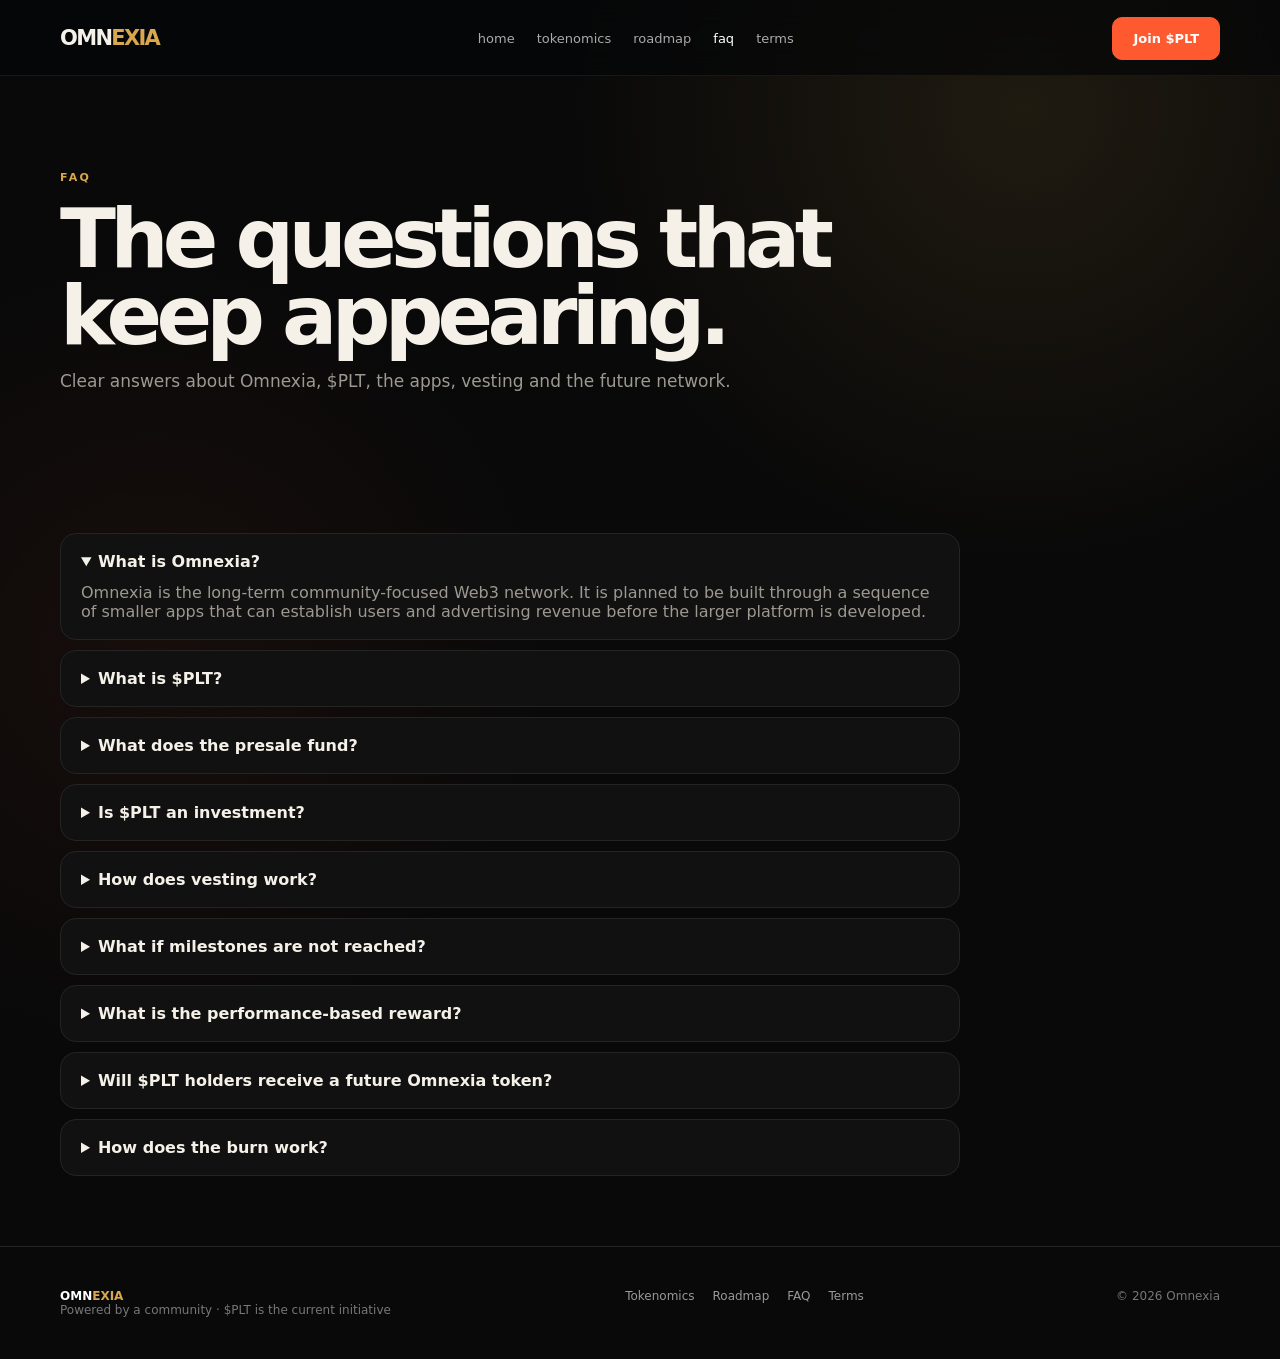
==== faq.html @ 89035be7 "Add files via upload" ====
<!doctype html><html lang="en"><head><meta charset="utf-8"><meta name="viewport" content="width=device-width,initial-scale=1"><title>FAQ | Omnexia</title><meta name="description" content="Omnexia and Practice Launch Token ($PLT)"><link rel="stylesheet" href="style.css"></head><body><header><div class="site-nav"><a class="nav-brand" href="index.html">OMN<span>EXIA</span></a><nav><a class="" href="index.html">home</a><a class="" href="tokenomics.html">tokenomics</a><a class="" href="roadmap.html">roadmap</a><a class="active" href="faq.html">faq</a><a class="" href="terms.html">terms</a></nav><a class="btn cta" href="index.html#presale">Join $PLT</a><button class="nav-menu" aria-label="Open menu">☰</button></div></header><main><section class="page page-hero"><div class="eyebrow">FAQ</div><h1>The questions that keep appearing.</h1><p>Clear answers about Omnexia, $PLT, the apps, vesting and the future network.</p></section><section class="page section"><div class="faq"><details open><summary>What is Omnexia?</summary><p>Omnexia is the long-term community-focused Web3 network. It is planned to be built through a sequence of smaller apps that can establish users and advertising revenue before the larger platform is developed.</p></details><details><summary>What is $PLT?</summary><p>$PLT, Practice Launch Token, is the token behind the first initiative under the Omnexia umbrella. It is not currently the Omnexia platform token.</p></details><details><summary>What does the presale fund?</summary><p>Presale funds are intended to build and launch Ol' Crusty, the first crab-themed farming app, while helping kickstart the remaining five planned apps.</p></details><details><summary>Is $PLT an investment?</summary><p>The project is presented as a utility and access offering, not a promise of financial returns. Nothing on the website guarantees profit, appreciation, income or repayment.</p></details><details><summary>How does vesting work?</summary><p>Current configuration: 0% initial release, then 10% every 30 days for 10 cycles.</p></details><details><summary>What if milestones are not reached?</summary><p>Milestones can change, be delayed or not be reached. The project does not promise that a particular app, revenue target or platform launch will occur by a specific date.</p></details><details><summary>What is the performance-based reward?</summary><p>If the six apps collectively achieve certain revenue milestones, presale contributors may receive an additional reward at the project's discretion. It is not fixed or guaranteed.</p></details><details><summary>Will $PLT holders receive a future Omnexia token?</summary><p>If Omnexia eventually launches its own token, $PLT presale contributors are intended to receive priority access to a bonus allocation ahead of the general public. Exact terms are not fixed yet.</p></details><details><summary>How does the burn work?</summary><p>A portion of app advertising revenue is intended to purchase $PLT from the open market and permanently burn those tokens.</p></details></div></section></main><footer class="footer"><div class="footer-in"><div><b style="color:#fff">OMN<span style="color:var(--gold)">EXIA</span></b><br><span>Powered by a community · $PLT is the current initiative</span></div><div><a href="tokenomics.html">Tokenomics</a><a href="roadmap.html">Roadmap</a><a href="faq.html">FAQ</a><a href="terms.html">Terms</a></div><div>© 2026 Omnexia</div></div></footer><script src="script.js"></script></body></html>
---- style.css ----
:root{--bg:#050608;--panel:#0c0f14;--line:#20252d;--text:#f5f7fa;--muted:#8e98a7;--gold:#e7b84b;--cyan:#8ed9ff}
*{box-sizing:border-box}html{scroll-behavior:smooth}body{margin:0;background:var(--bg);color:var(--text);font-family:Inter,ui-sans-serif,system-ui,-apple-system,Segoe UI,sans-serif;overflow-x:hidden}
a{text-decoration:none;color:inherit}.wrap{width:min(1160px,92%);margin:auto}
#particles{position:fixed;inset:0;pointer-events:none;z-index:-1}
header{height:76px;display:flex;align-items:center;justify-content:space-between;border-bottom:1px solid #15191f;background:rgba(5,6,8,.7);backdrop-filter:blur(14px);position:sticky;top:0;z-index:20}
.logo{font-size:24px;font-weight:900;letter-spacing:-.08em}.logo b{color:var(--gold)}
nav{display:flex;gap:22px;color:#aeb6c2;font-size:13px}nav a:hover{color:#fff}.wallet{border:1px solid #3c424c;border-radius:999px;padding:10px 16px;font-size:12px}
.hero{min-height:650px;display:grid;grid-template-columns:1fr 1fr;align-items:center;gap:40px;position:relative}
.eyebrow{font-size:11px;letter-spacing:.3em;color:var(--gold);font-weight:800}.hero h1{font-size:clamp(48px,7vw,86px);line-height:.92;letter-spacing:-.07em;margin:18px 0}.hero h1 span{color:var(--gold)}.hero p{color:var(--muted);max-width:520px;font-size:17px}.actions{display:flex;gap:12px;margin:28px 0;flex-wrap:wrap}.btn{padding:13px 20px;border-radius:10px;border:1px solid #303640;background:#0e1116;font-weight:750;font-size:13px}.btn.primary{background:var(--gold);color:#090a0c;border-color:var(--gold)}.contract{font:12px ui-monospace,SFMono-Regular,monospace;color:#89929f;background:#0b0d11;border:1px solid #1e232b;padding:12px 14px;border-radius:10px;max-width:550px;overflow:hidden;text-overflow:ellipsis}
.coin-stage{height:520px;display:grid;place-items:center;position:relative}.coin{width:310px;height:310px;border-radius:50%;background:radial-gradient(circle at 35% 30%,#333944,#0a0c10 55%,#030405);border:8px solid #a87820;box-shadow:0 0 40px #d7a72c33,0 0 120px #d7a72c1c,inset 0 0 40px #000;display:grid;place-items:center;transform:rotate(-10deg);animation:float 5s ease-in-out infinite}.coin:before{content:"";position:absolute;width:340px;height:340px;border-radius:50%;border:1px solid #e7b84b55}.coin:after{content:"";position:absolute;width:390px;height:120px;border:1px solid #e7b84b88;border-radius:50%;transform:rotate(-22deg);box-shadow:0 0 20px #e7b84b33}.coin strong{font-size:88px;letter-spacing:-.08em;color:#e7b84b;text-shadow:0 3px 0 #5c4214,0 0 25px #e7b84b66}.orb{position:absolute;border-radius:50%;background:#fff;box-shadow:0 0 15px #fff;animation:drift 7s ease-in-out infinite}.o1{width:5px;height:5px;top:15%;left:12%}.o2{width:8px;height:8px;right:10%;top:22%;animation-delay:1s}.o3{width:4px;height:4px;left:8%;bottom:17%;animation-delay:2s}.o4{width:6px;height:6px;right:18%;bottom:14%;animation-delay:3s}
.ticker{border-top:1px solid #8d6d2d55;border-bottom:1px solid #8d6d2d55;overflow:hidden;white-space:nowrap;color:#aaa;font-size:10px;letter-spacing:.22em;padding:11px 0}.ticker span{display:inline-block;animation:scroll 24s linear infinite}.ticker b{color:var(--gold);margin:0 30px}
section{padding:86px 0}.head{margin-bottom:28px}.head small{color:var(--gold);letter-spacing:.22em;text-transform:uppercase}.head h2{font-size:40px;letter-spacing:-.05em;margin:8px 0}.head p{color:var(--muted);max-width:650px}
.grid{display:grid;gap:16px}.stats{grid-template-columns:repeat(4,1fr)}.card{background:linear-gradient(145deg,#0d1015,#090b0f);border:1px solid var(--line);border-radius:18px;padding:24px}.stat small{color:var(--muted)}.stat strong{display:block;font-size:27px;margin:5px 0}.gold{color:var(--gold)}
.presale{grid-template-columns:1.05fr .95fr}.progress{height:12px;border-radius:99px;background:#22262e;overflow:hidden;margin:22px 0 8px}.progress i{display:block;width:0%;height:100%;background:linear-gradient(90deg,var(--gold),#fff0a6);transition:width .7s}.video{min-height:330px;border-radius:18px;overflow:hidden;border:1px solid var(--line);position:relative;background:radial-gradient(circle at 60% 40%,#17263b,#090c11 55%)}.planet{width:210px;height:210px;border-radius:50%;background:radial-gradient(circle at 35% 30%,#a9d7ff,#20344c 45%,#06080c 70%);box-shadow:0 0 70px #66b7ff22;position:absolute;left:50%;top:50%;transform:translate(-50%,-50%);animation:float 6s ease-in-out infinite}.play{position:absolute;left:50%;top:50%;transform:translate(-50%,-50%);width:64px;height:64px;border-radius:50%;border:1px solid #fff8;background:#0008;color:white;font-size:22px;display:grid;place-items:center}
.cols{grid-template-columns:1.2fr .8fr}.donut{width:220px;height:220px;border-radius:50%;background:conic-gradient(var(--gold) 0 60%,#778492 60% 80%,#3d4651 80% 90%,#252b33 90%);display:grid;place-items:center;margin:auto}.donut:after{content:"1B\A PLT";white-space:pre;text-align:center;width:120px;height:120px;border-radius:50%;background:#090b0e;display:grid;place-items:center;font-weight:800;font-size:20px}.alloc{display:grid;grid-template-columns:130px 1fr 50px;align-items:center;gap:10px;margin:16px 0}.bar{height:8px;background:#232831;border-radius:99px;overflow:hidden}.bar i{display:block;height:100%;background:var(--gold)}
.timeline{display:grid;grid-template-columns:repeat(4,1fr);gap:0}.phase{border-top:1px solid #555f6d;padding:20px 16px 0;position:relative}.phase:before{content:"";width:13px;height:13px;border-radius:50%;background:var(--gold);position:absolute;top:-7px;left:0;box-shadow:0 0 16px #e7b84b88}.phase h3{margin:5px 0}.phase p,.phase li{color:var(--muted);font-size:13px}.steps{grid-template-columns:repeat(4,1fr)}.num{color:#0b0b0b;background:var(--gold);width:35px;height:35px;border-radius:50%;display:grid;place-items:center;font-weight:900}.step h3{margin-bottom:5px}.step p{color:var(--muted);font-size:13px}
footer{border-top:1px solid var(--line);padding:40px 0;color:var(--muted);font-size:12px;display:flex;justify-content:space-between;gap:20px;flex-wrap:wrap}
@keyframes float{0%,100%{transform:translateY(0) rotate(-10deg)}50%{transform:translateY(-18px) rotate(-6deg)}}@keyframes drift{0%,100%{transform:translate(0)}50%{transform:translate(14px,-20px)}}@keyframes scroll{to{transform:translateX(-50%)}}
@media(max-width:800px){nav{display:none}.hero{grid-template-columns:1fr;min-height:auto;padding:75px 0}.coin-stage{height:420px}.stats,.presale,.cols,.timeline,.steps{grid-template-columns:1fr 1fr}}@media(max-width:520px){.stats,.presale,.cols,.timeline,.steps{grid-template-columns:1fr}.coin{width:240px;height:240px}.coin strong{font-size:65px}.coin:before{width:265px;height:265px}.coin:after{width:310px}.hero h1{font-size:54px}}
@media(prefers-reduced-motion:reduce){*,*:before,*:after{animation:none!important;scroll-behavior:auto!important}}

:root{--bg:#090909;--panel:#121212;--line:#242424;--text:#f5f1e9;--muted:#9d9991;--gold:#d9a84e;--plt:#ff5a2f;--plt2:#ff8a62}
body{background:radial-gradient(circle at 80% 8%,rgba(217,168,78,.11),transparent 28%),radial-gradient(circle at 12% 48%,rgba(255,90,47,.06),transparent 30%),#090909;font-family:Inter,ui-sans-serif,system-ui,-apple-system,Segoe UI,sans-serif}
header{position:sticky;top:0;z-index:30}.site-nav{display:flex;align-items:center;justify-content:space-between;gap:20px;width:min(1160px,92%);margin:auto;height:76px}.site-nav nav{display:flex;gap:22px}.site-nav nav a{color:#aaa;font-size:13px}.site-nav nav a:hover,.site-nav nav a.active{color:#fff}.nav-brand{font-weight:900;letter-spacing:-.08em;font-size:21px}.nav-brand span{color:var(--gold)}.nav-menu{display:none;background:none;border:0;color:#fff;font-size:24px}.page{width:min(1160px,92%);margin:auto}.page-hero{padding:95px 0 55px}.page-hero .eyebrow{color:var(--gold);font-size:11px;letter-spacing:.22em;font-weight:800}.page-hero h1{font-size:clamp(48px,7vw,82px);line-height:.94;letter-spacing:-.07em;max-width:900px;margin:16px 0}.page-hero p{max-width:700px;color:var(--muted);font-size:17px}.section{padding:70px 0}.section h2{font-size:40px;letter-spacing:-.05em;margin:8px 0}.kicker{color:var(--gold);font-size:11px;letter-spacing:.2em;text-transform:uppercase;font-weight:800}.card{background:linear-gradient(145deg,#111,#0b0b0b);border:1px solid var(--line);border-radius:20px;padding:26px}.grid2{display:grid;grid-template-columns:1fr 1fr;gap:16px}.grid4{display:grid;grid-template-columns:repeat(4,1fr);gap:14px}.stat strong{display:block;font-size:29px;margin:6px 0}.stat small,.muted{color:var(--muted)}.pill{display:inline-block;padding:7px 10px;border:1px solid var(--line);border-radius:99px;color:#bbb;font-size:11px}.plt{color:var(--plt2)}.gold{color:var(--gold)}.cta{background:var(--plt);color:#fff;border-color:var(--plt)}.cta:hover{box-shadow:0 0 30px rgba(255,90,47,.2)}.timeline2{display:grid;gap:14px}.phase2{display:grid;grid-template-columns:60px 1fr;gap:16px}.phase-num{width:50px;height:50px;border-radius:50%;display:grid;place-items:center;background:#161616;border:1px solid rgba(217,168,78,.35);color:var(--gold);font-weight:800}.phase2 h3{margin:0}.phase2 p{color:var(--muted);margin:7px 0 0}.faq{display:grid;gap:10px;max-width:900px}.faq details{border:1px solid var(--line);background:#111;border-radius:16px;padding:18px 20px}.faq summary{cursor:pointer;font-weight:700}.faq p{color:var(--muted);margin:12px 0 0}.terms{max-width:900px}.terms h3{margin:0 0 9px}.terms p,.terms li{color:var(--muted)}.terms ul{padding-left:20px}.footer{border-top:1px solid var(--line);padding:42px 0;color:#777;font-size:12px}.footer-in{width:min(1160px,92%);margin:auto;display:flex;justify-content:space-between;gap:25px;flex-wrap:wrap}.footer a{color:#999;margin-right:18px}.mobile-open nav{display:flex!important}
@media(max-width:800px){.site-nav nav{display:none;position:absolute;left:4%;right:4%;top:68px;background:#101010;border:1px solid var(--line);border-radius:16px;padding:12px;flex-direction:column}.nav-menu{display:block}.grid4,.grid2{grid-template-columns:1fr 1fr}.page-hero{padding-top:70px}}
@media(max-width:520px){.grid4,.grid2{grid-template-columns:1fr}.page-hero h1{font-size:53px}}
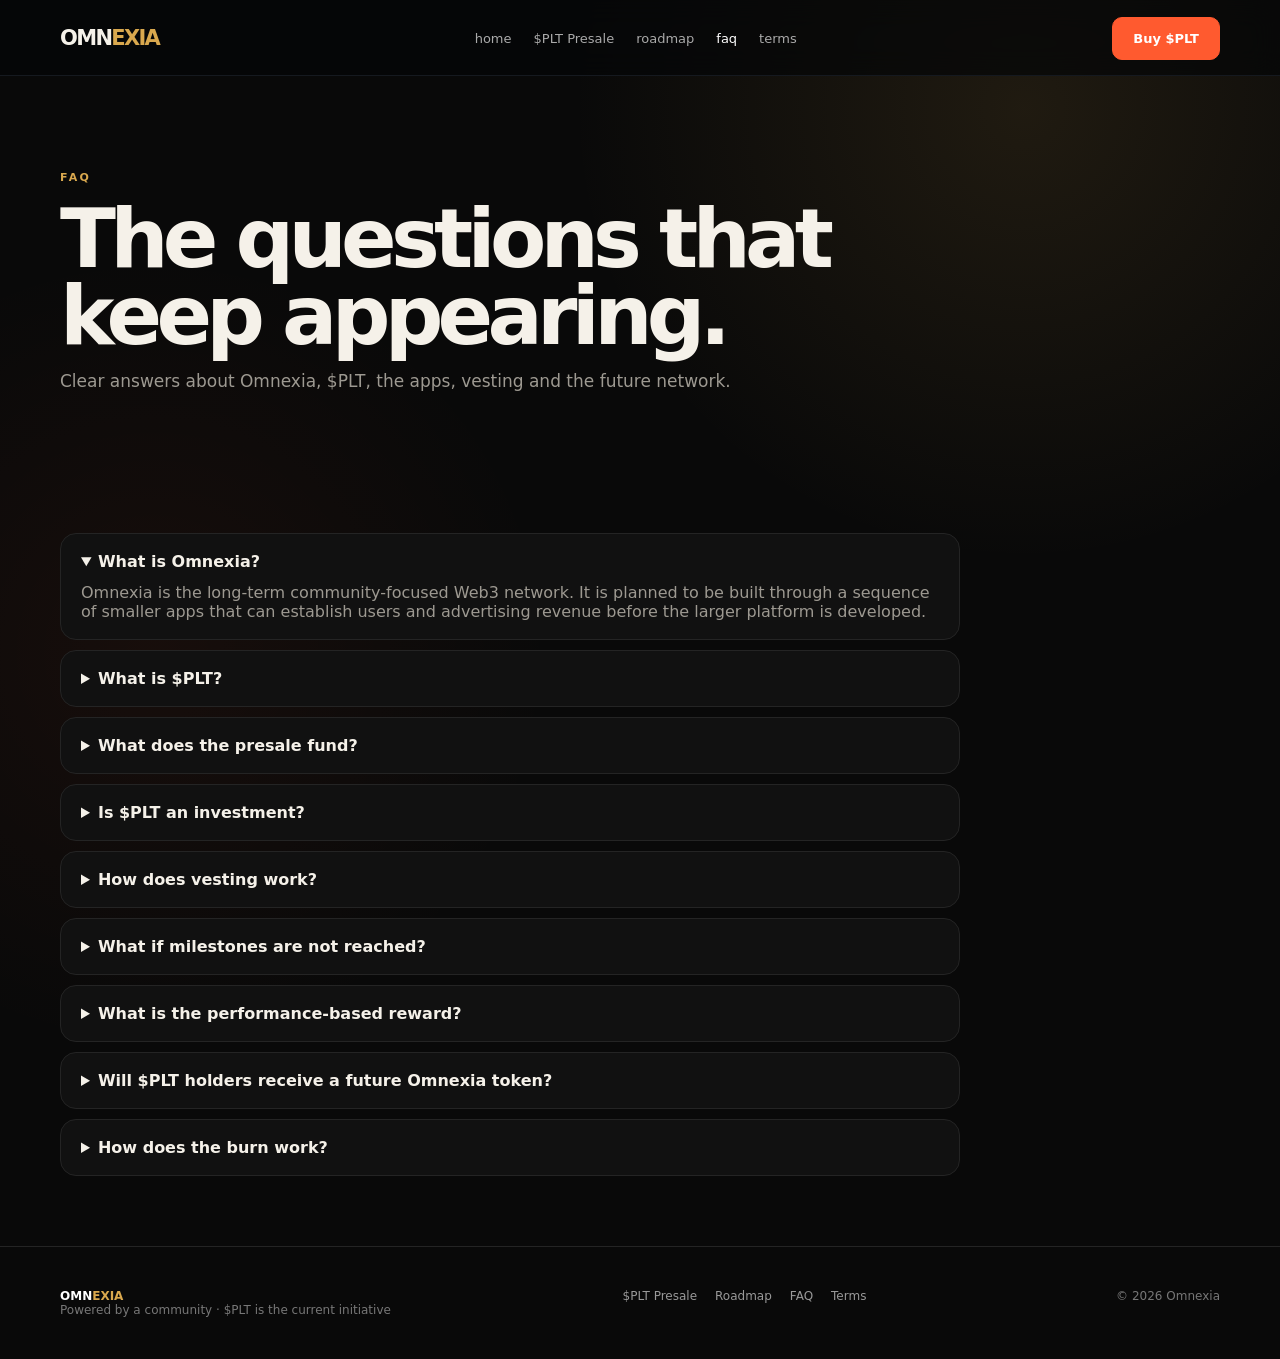
==== commit 72122674: "Add files via upload" ====
--- a/faq.html
+++ b/faq.html
@@ -1 +1 @@
-<!doctype html><html lang="en"><head><meta charset="utf-8"><meta name="viewport" content="width=device-width,initial-scale=1"><title>FAQ | Omnexia</title><meta name="description" content="Omnexia and Practice Launch Token ($PLT)"><link rel="stylesheet" href="style.css"></head><body><header><div class="site-nav"><a class="nav-brand" href="index.html">OMN<span>EXIA</span></a><nav><a class="" href="index.html">home</a><a class="" href="tokenomics.html">tokenomics</a><a class="" href="roadmap.html">roadmap</a><a class="active" href="faq.html">faq</a><a class="" href="terms.html">terms</a></nav><a class="btn cta" href="index.html#presale">Join $PLT</a><button class="nav-menu" aria-label="Open menu">☰</button></div></header><main><section class="page page-hero"><div class="eyebrow">FAQ</div><h1>The questions that keep appearing.</h1><p>Clear answers about Omnexia, $PLT, the apps, vesting and the future network.</p></section><section class="page section"><div class="faq"><details open><summary>What is Omnexia?</summary><p>Omnexia is the long-term community-focused Web3 network. It is planned to be built through a sequence of smaller apps that can establish users and advertising revenue before the larger platform is developed.</p></details><details><summary>What is $PLT?</summary><p>$PLT, Practice Launch Token, is the token behind the first initiative under the Omnexia umbrella. It is not currently the Omnexia platform token.</p></details><details><summary>What does the presale fund?</summary><p>Presale funds are intended to build and launch Ol' Crusty, the first crab-themed farming app, while helping kickstart the remaining five planned apps.</p></details><details><summary>Is $PLT an investment?</summary><p>The project is presented as a utility and access offering, not a promise of financial returns. Nothing on the website guarantees profit, appreciation, income or repayment.</p></details><details><summary>How does vesting work?</summary><p>Current configuration: 0% initial release, then 10% every 30 days for 10 cycles.</p></details><details><summary>What if milestones are not reached?</summary><p>Milestones can change, be delayed or not be reached. The project does not promise that a particular app, revenue target or platform launch will occur by a specific date.</p></details><details><summary>What is the performance-based reward?</summary><p>If the six apps collectively achieve certain revenue milestones, presale contributors may receive an additional reward at the project's discretion. It is not fixed or guaranteed.</p></details><details><summary>Will $PLT holders receive a future Omnexia token?</summary><p>If Omnexia eventually launches its own token, $PLT presale contributors are intended to receive priority access to a bonus allocation ahead of the general public. Exact terms are not fixed yet.</p></details><details><summary>How does the burn work?</summary><p>A portion of app advertising revenue is intended to purchase $PLT from the open market and permanently burn those tokens.</p></details></div></section></main><footer class="footer"><div class="footer-in"><div><b style="color:#fff">OMN<span style="color:var(--gold)">EXIA</span></b><br><span>Powered by a community · $PLT is the current initiative</span></div><div><a href="tokenomics.html">Tokenomics</a><a href="roadmap.html">Roadmap</a><a href="faq.html">FAQ</a><a href="terms.html">Terms</a></div><div>© 2026 Omnexia</div></div></footer><script src="script.js"></script></body></html>+<!doctype html><html lang="en"><head><meta charset="utf-8"><meta name="viewport" content="width=device-width,initial-scale=1"><title>FAQ | Omnexia</title><meta name="description" content="Omnexia and Practice Launch Token ($PLT)"><link rel="stylesheet" href="style.css"></head><body><header><div class="site-nav"><a class="nav-brand" href="index.html">OMN<span>EXIA</span></a><nav><a class="" href="index.html">home</a><a class="" href="tokenomics.html">$PLT Presale</a><a class="" href="roadmap.html">roadmap</a><a class="active" href="faq.html">faq</a><a class="" href="terms.html">terms</a></nav><a class="btn cta" href="https://www.pinksale.finance/">Buy $PLT</a><details class="mobile-nav"><summary aria-label="Open navigation">☰</summary><div class="mobile-nav-panel"><a href="index.html">home</a><a href="tokenomics.html">$PLT Presale</a><a href="roadmap.html">roadmap</a><a href="faq.html">faq</a><a href="terms.html">terms</a><a class="mobile-join" href="https://www.pinksale.finance/">Buy $PLT</a></div></details></div></header><main><section class="page page-hero"><div class="eyebrow">FAQ</div><h1>The questions that keep appearing.</h1><p>Clear answers about Omnexia, $PLT, the apps, vesting and the future network.</p></section><section class="page section"><div class="faq"><details open><summary>What is Omnexia?</summary><p>Omnexia is the long-term community-focused Web3 network. It is planned to be built through a sequence of smaller apps that can establish users and advertising revenue before the larger platform is developed.</p></details><details><summary>What is $PLT?</summary><p>$PLT, Practice Launch Token, is the token behind the first initiative under the Omnexia umbrella. It is not currently the Omnexia platform token.</p></details><details><summary>What does the presale fund?</summary><p>Presale funds are intended to build and launch Ol' Crusty, the first crab-themed farming app, while helping kickstart the remaining five planned apps.</p></details><details><summary>Is $PLT an investment?</summary><p>The project is presented as a utility and access offering, not a promise of financial returns. Nothing on the website guarantees profit, appreciation, income or repayment.</p></details><details><summary>How does vesting work?</summary><p>Current configuration: 0% initial release, then 10% every 30 days for 10 cycles.</p></details><details><summary>What if milestones are not reached?</summary><p>Milestones can change, be delayed or not be reached. The project does not promise that a particular app, revenue target or platform launch will occur by a specific date.</p></details><details><summary>What is the performance-based reward?</summary><p>If the six apps collectively achieve certain revenue milestones, presale contributors may receive an additional reward at the project's discretion. It is not fixed or guaranteed.</p></details><details><summary>Will $PLT holders receive a future Omnexia token?</summary><p>If Omnexia eventually launches its own token, $PLT presale contributors are intended to receive priority access to a bonus allocation ahead of the general public. Exact terms are not fixed yet.</p></details><details><summary>How does the burn work?</summary><p>A portion of app advertising revenue is intended to purchase $PLT from the open market and permanently burn those tokens.</p></details></div></section></main><footer class="footer"><div class="footer-in"><div><b style="color:#fff">OMN<span style="color:var(--gold)">EXIA</span></b><br><span>Powered by a community · $PLT is the current initiative</span></div><div><a href="tokenomics.html">$PLT Presale</a><a href="roadmap.html">Roadmap</a><a href="faq.html">FAQ</a><a href="terms.html">Terms</a></div><div>© 2026 Omnexia</div></div></footer><script src="script.js"></script></body></html>
--- a/style.css
+++ b/style.css
@@ -22,6 +22,24 @@
 
 :root{--bg:#090909;--panel:#121212;--line:#242424;--text:#f5f1e9;--muted:#9d9991;--gold:#d9a84e;--plt:#ff5a2f;--plt2:#ff8a62}
 body{background:radial-gradient(circle at 80% 8%,rgba(217,168,78,.11),transparent 28%),radial-gradient(circle at 12% 48%,rgba(255,90,47,.06),transparent 30%),#090909;font-family:Inter,ui-sans-serif,system-ui,-apple-system,Segoe UI,sans-serif}
-header{position:sticky;top:0;z-index:30}.site-nav{display:flex;align-items:center;justify-content:space-between;gap:20px;width:min(1160px,92%);margin:auto;height:76px}.site-nav nav{display:flex;gap:22px}.site-nav nav a{color:#aaa;font-size:13px}.site-nav nav a:hover,.site-nav nav a.active{color:#fff}.nav-brand{font-weight:900;letter-spacing:-.08em;font-size:21px}.nav-brand span{color:var(--gold)}.nav-menu{display:none;background:none;border:0;color:#fff;font-size:24px}.page{width:min(1160px,92%);margin:auto}.page-hero{padding:95px 0 55px}.page-hero .eyebrow{color:var(--gold);font-size:11px;letter-spacing:.22em;font-weight:800}.page-hero h1{font-size:clamp(48px,7vw,82px);line-height:.94;letter-spacing:-.07em;max-width:900px;margin:16px 0}.page-hero p{max-width:700px;color:var(--muted);font-size:17px}.section{padding:70px 0}.section h2{font-size:40px;letter-spacing:-.05em;margin:8px 0}.kicker{color:var(--gold);font-size:11px;letter-spacing:.2em;text-transform:uppercase;font-weight:800}.card{background:linear-gradient(145deg,#111,#0b0b0b);border:1px solid var(--line);border-radius:20px;padding:26px}.grid2{display:grid;grid-template-columns:1fr 1fr;gap:16px}.grid4{display:grid;grid-template-columns:repeat(4,1fr);gap:14px}.stat strong{display:block;font-size:29px;margin:6px 0}.stat small,.muted{color:var(--muted)}.pill{display:inline-block;padding:7px 10px;border:1px solid var(--line);border-radius:99px;color:#bbb;font-size:11px}.plt{color:var(--plt2)}.gold{color:var(--gold)}.cta{background:var(--plt);color:#fff;border-color:var(--plt)}.cta:hover{box-shadow:0 0 30px rgba(255,90,47,.2)}.timeline2{display:grid;gap:14px}.phase2{display:grid;grid-template-columns:60px 1fr;gap:16px}.phase-num{width:50px;height:50px;border-radius:50%;display:grid;place-items:center;background:#161616;border:1px solid rgba(217,168,78,.35);color:var(--gold);font-weight:800}.phase2 h3{margin:0}.phase2 p{color:var(--muted);margin:7px 0 0}.faq{display:grid;gap:10px;max-width:900px}.faq details{border:1px solid var(--line);background:#111;border-radius:16px;padding:18px 20px}.faq summary{cursor:pointer;font-weight:700}.faq p{color:var(--muted);margin:12px 0 0}.terms{max-width:900px}.terms h3{margin:0 0 9px}.terms p,.terms li{color:var(--muted)}.terms ul{padding-left:20px}.footer{border-top:1px solid var(--line);padding:42px 0;color:#777;font-size:12px}.footer-in{width:min(1160px,92%);margin:auto;display:flex;justify-content:space-between;gap:25px;flex-wrap:wrap}.footer a{color:#999;margin-right:18px}.mobile-open nav{display:flex!important}
-@media(max-width:800px){.site-nav nav{display:none;position:absolute;left:4%;right:4%;top:68px;background:#101010;border:1px solid var(--line);border-radius:16px;padding:12px;flex-direction:column}.nav-menu{display:block}.grid4,.grid2{grid-template-columns:1fr 1fr}.page-hero{padding-top:70px}}
+header{position:sticky;top:0;z-index:30}.site-nav{display:flex;align-items:center;justify-content:space-between;gap:20px;width:min(1160px,92%);margin:auto;height:76px}.site-nav nav{display:flex;gap:22px}.site-nav nav a{color:#aaa;font-size:13px}.site-nav nav a:hover,.site-nav nav a.active{color:#fff}.nav-brand{font-weight:900;letter-spacing:-.08em;font-size:21px}.nav-brand span{color:var(--gold)}.nav-menu{display:none;background:none;border:0;color:#fff;font-size:24px}.page{width:min(1160px,92%);margin:auto}.page-hero{padding:95px 0 55px}.page-hero .eyebrow{color:var(--gold);font-size:11px;letter-spacing:.22em;font-weight:800}.page-hero h1{font-size:clamp(48px,7vw,82px);line-height:.94;letter-spacing:-.07em;max-width:900px;margin:16px 0}.page-hero p{max-width:700px;color:var(--muted);font-size:17px}.section{padding:70px 0}.section h2{font-size:40px;letter-spacing:-.05em;margin:8px 0}.kicker{color:var(--gold);font-size:11px;letter-spacing:.2em;text-transform:uppercase;font-weight:800}.card{background:linear-gradient(145deg,#111,#0b0b0b);border:1px solid var(--line);border-radius:20px;padding:26px}.grid2{display:grid;grid-template-columns:1fr 1fr;gap:16px}.grid4{display:grid;grid-template-columns:repeat(4,1fr);gap:14px}.stat strong{display:block;font-size:29px;margin:6px 0}.stat small,.muted{color:var(--muted)}.pill{display:inline-block;padding:7px 10px;border:1px solid var(--line);border-radius:99px;color:#bbb;font-size:11px}.plt{color:var(--plt2)}.gold{color:var(--gold)}.cta{background:var(--plt);color:#fff;border-color:var(--plt)}.cta:hover{box-shadow:0 0 30px rgba(255,90,47,.2)}.timeline2{display:grid;gap:14px}.phase2{display:grid;grid-template-columns:60px 1fr;gap:16px}.phase-num{width:50px;height:50px;border-radius:50%;display:grid;place-items:center;background:#161616;border:1px solid rgba(217,168,78,.35);color:var(--gold);font-weight:800}.phase2 h3{margin:0}.phase2 p{color:var(--muted);margin:7px 0 0}.faq{display:grid;gap:10px;max-width:900px}.faq details{border:1px solid var(--line);background:#111;border-radius:16px;padding:18px 20px}.faq summary{cursor:pointer;font-weight:700}.faq p{color:var(--muted);margin:12px 0 0}.terms{max-width:900px}.terms h3{margin:0 0 9px}.terms p,.terms li{color:var(--muted)}.terms ul{padding-left:20px}.footer{border-top:1px solid var(--line);padding:42px 0;color:#777;font-size:12px}.footer-in{width:min(1160px,92%);margin:auto;display:flex;justify-content:space-between;gap:25px;flex-wrap:wrap}.footer a{color:#999;margin-right:18px}@media(max-width:800px){.site-nav nav{display:none;position:absolute;left:4%;right:4%;top:68px;background:#101010;border:1px solid var(--line);border-radius:16px;padding:12px;flex-direction:column}.nav-menu{display:block}.grid4,.grid2{grid-template-columns:1fr 1fr}.page-hero{padding-top:70px}}
 @media(max-width:520px){.grid4,.grid2{grid-template-columns:1fr}.page-hero h1{font-size:53px}}
+
+
+
+/* Mobile navigation: CSS-only so it works even if JavaScript is unavailable or cached. */
+.mobile-nav{display:none;position:relative}
+.mobile-nav summary{list-style:none;display:grid;place-items:center;width:42px;height:42px;border:1px solid transparent;border-radius:10px;color:#fff;font-size:24px;cursor:pointer;user-select:none}
+.mobile-nav summary::-webkit-details-marker{display:none}
+.mobile-nav summary:focus-visible{outline:2px solid var(--gold);outline-offset:2px}
+.mobile-nav-panel{position:absolute;z-index:100;right:0;top:52px;width:min(280px,78vw);display:flex;flex-direction:column;gap:2px;padding:10px;background:#101010;border:1px solid var(--line);border-radius:16px;box-shadow:0 18px 45px rgba(0,0,0,.55)}
+.mobile-nav-panel a{display:block;padding:13px 14px;border-radius:10px;color:#aaa;font-size:14px;text-decoration:none}
+.mobile-nav-panel a:hover,.mobile-nav-panel a:active{background:#181818;color:#fff}
+.mobile-nav-panel .mobile-join{margin-top:6px;text-align:center;background:var(--plt);color:#fff}
+@media(max-width:800px){
+  .site-nav nav{display:none}
+  .site-nav>.cta{display:none}
+  .mobile-nav{display:block}
+}
+@media(min-width:801px){.mobile-nav{display:none!important}}
+.card-link{display:block;transition:transform .2s ease,border-color .2s ease,box-shadow .2s ease}.card-link:hover{transform:translateY(-3px);border-color:rgba(217,168,78,.45);box-shadow:0 15px 40px rgba(0,0,0,.2)}.card-link-arrow{display:inline-block;margin-top:12px;color:var(--gold);font-size:13px;font-weight:800}
